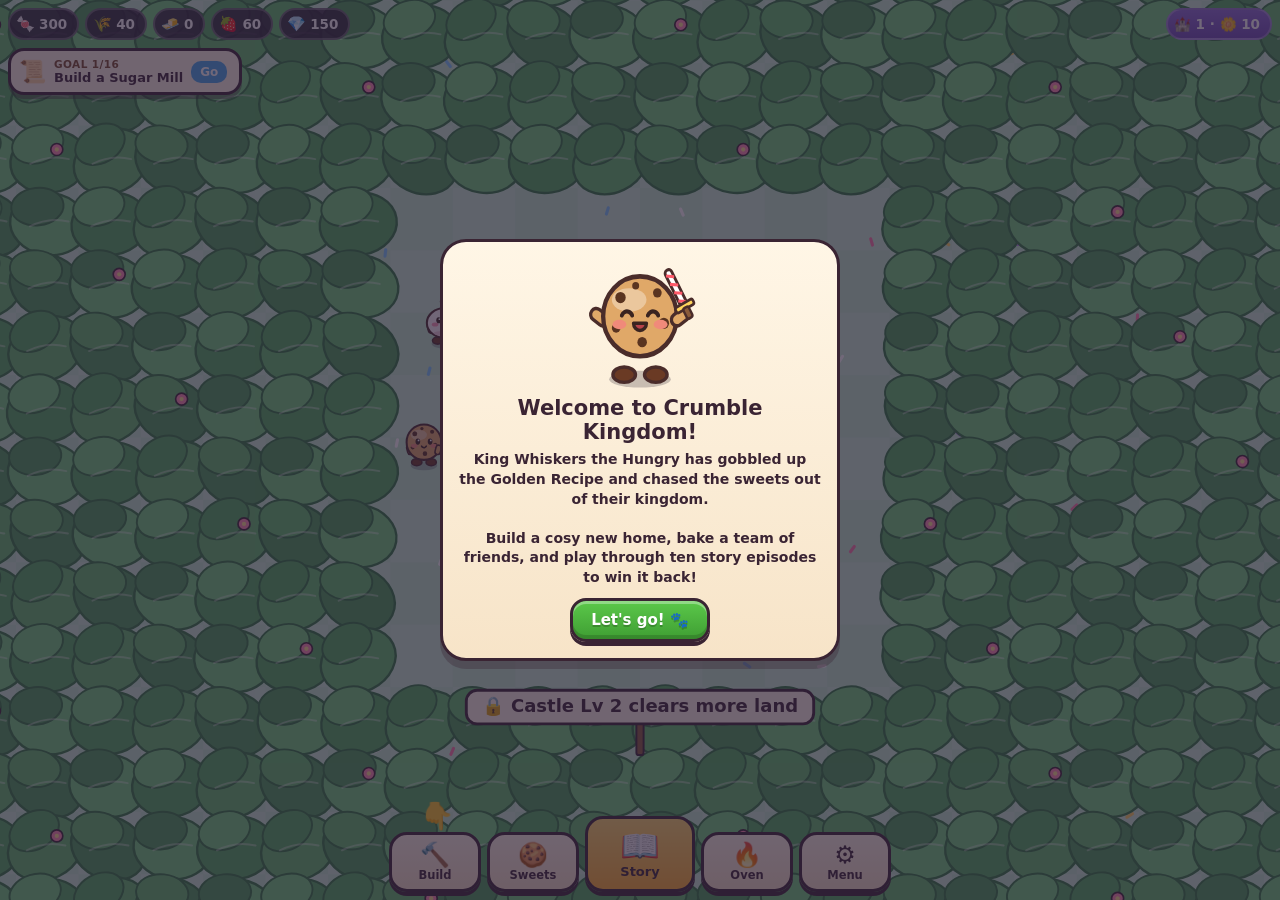
==== client/index.html @ f9ee9179 "Crumble Kingdom: first playable version A cosy dessert kingdom game: build on a cake island, bake a " ====
<!doctype html>
<html lang="en">
<head>
<meta charset="utf-8">
<meta name="viewport" content="width=device-width,initial-scale=1,viewport-fit=cover,user-scalable=no">
<meta name="theme-color" content="#ffc6dd">
<meta name="apple-mobile-web-app-capable" content="yes">
<title>Crumble Kingdom</title>
<link rel="manifest" href="manifest.webmanifest">
<link rel="stylesheet" href="css/game.css">
</head>
<body>
<canvas id="kingdom"></canvas>

<div id="hud">
  <div class="res" id="res"></div>
  <button class="goal" id="goal" hidden></button>
</div>

<div id="placing" hidden>
  <span id="placing-name"></span>
  <button class="btn red" id="place-no">✕ Cancel</button>
  <button class="btn green" id="place-yes">✓ Place</button>
</div>

<nav id="nav">
  <button data-open="build"><i>🔨</i><span>Build</span></button>
  <button data-open="cats"><i>🍪</i><span>Sweets</span></button>
  <button data-open="map" class="big"><i>📖</i><span>Story</span></button>
  <button data-open="well"><i>🔥</i><span>Oven</span></button>
  <button data-open="menu"><i>⚙️</i><span>Menu</span></button>
</nav>

<div id="sheet" class="sheet" hidden></div>
<div id="battle" class="screen"></div>
<div id="modal" class="modal" hidden></div>
<div id="toasts"></div>
<div id="rotate"><div><i>📱</i><b>Turn your phone sideways</b><span>Crumble Kingdom plays in landscape.</span></div></div>
<div id="loading"><div><b>Crumble Kingdom</b><span>Loading…</span></div></div>

<script src="js/artkit.js"></script>
<script src="js/data.js"></script>
<script src="js/sweets.js"></script>
<script src="js/art.js"></script>
<script src="js/core.js"></script>
<script src="js/sound.js"></script>
<script src="js/kingdom.js"></script>
<script src="js/battle.js"></script>
<script src="js/ui.js"></script>
<script src="js/main.js"></script>
</body>
</html>
---- client/css/game.css ----
/* Crumble Kingdom: a soft, rounded, storybook look. Colours live in the variables below. */
:root {
  --ink: #3a2433; --cream: #fff6e6; --cream2: #f7e4c8; --line: #c9a46a; --brown: #7a4a2a;
  --green: #5bc84a; --green2: #3f9e33; --red: #ef5d54; --red2: #c23b33; --blue: #46a6ec; --blue2: #2b7fc4; --gold: #ffcf4a; --gold2: #d99a1c;
  --font: ui-rounded, 'SF Pro Rounded', 'Nunito', 'Trebuchet MS', system-ui, sans-serif;
  --safe-t: env(safe-area-inset-top, 0px); --safe-b: env(safe-area-inset-bottom, 0px);
}
* { box-sizing: border-box; -webkit-tap-highlight-color: transparent; }
html, body { margin: 0; height: 100%; overflow: hidden; background: #ffc6dd; font-family: var(--font); color: var(--ink); user-select: none; -webkit-user-select: none; touch-action: none; }
button { font: inherit; color: inherit; cursor: pointer; border: 0; background: none; padding: 0; touch-action: manipulation; }
canvas { display: block; }
[hidden] { display: none !important; }

#kingdom { position: fixed; inset: 0; width: 100%; height: 100%; }

/* ---- buttons */
.btn { display: inline-flex; align-items: center; justify-content: center; gap: 6px; min-height: 44px; padding: 8px 18px; border-radius: 16px; font-weight: 900; font-size: 15px; color: #fff;
  background: linear-gradient(#b9a8c9, #9785aa); border: 3px solid var(--ink); box-shadow: inset 0 3px 0 #ffffff55, inset 0 -4px 0 #00000026, 0 4px 0 var(--ink); text-shadow: 0 2px 0 #0003; transition: transform .08s; }
.btn:active { transform: translateY(3px); box-shadow: inset 0 3px 0 #ffffff55, inset 0 -4px 0 #00000026, 0 1px 0 var(--ink); }
.btn.green { background: linear-gradient(var(--green), var(--green2)); } .btn.red { background: linear-gradient(var(--red), var(--red2)); }
.btn.blue { background: linear-gradient(var(--blue), var(--blue2)); } .btn.gold { background: linear-gradient(var(--gold), var(--gold2)); }
.btn[disabled] { filter: grayscale(.8) brightness(.9); opacity: .7; }
.btn small { display: block; font-size: 11px; font-weight: 800; opacity: .95; }
.btn.col { flex-direction: column; gap: 0; line-height: 1.15; }
.pill { min-height: 36px; padding: 6px 12px; border-radius: 99px; background: #2a1d36cc; color: #fff; font-weight: 900; font-size: 13px; border: 2px solid #ffffff55; }
.pill.on { background: var(--green2); }
.x { position: absolute; top: 8px; right: 8px; width: 40px; height: 40px; border-radius: 50%; background: var(--red); color: #fff; font-weight: 900; font-size: 18px; border: 3px solid var(--ink); box-shadow: 0 3px 0 var(--ink); z-index: 2; }

/* ---- HUD */
#hud { position: fixed; left: 0; right: 0; top: 0; padding: calc(8px + var(--safe-t)) 8px 0; pointer-events: none; z-index: 5; display: flex; flex-direction: column; gap: 8px; align-items: flex-start; }
.res { display: flex; flex-wrap: wrap; gap: 6px; width: 100%; }
.res span { pointer-events: auto; display: inline-flex; align-items: center; gap: 4px; padding: 5px 10px 5px 6px; border-radius: 99px; background: #2a1d36d9; color: #fff; font-weight: 900; font-size: 13.5px; border: 2px solid #ffffff40; }
.res span i { font-style: normal; font-size: 15px; } .res span.bump { animation: bump .3s; }
.res .lvl { background: linear-gradient(#8a6ad8, #6a4ab8); margin-left: auto; }
@keyframes bump { 40% { transform: scale(1.18); } }
.goal { pointer-events: auto; display: flex; align-items: center; gap: 8px; max-width: min(360px, 100%); padding: 7px 12px 7px 8px; border-radius: 16px; background: var(--cream); border: 3px solid var(--ink); box-shadow: 0 4px 0 #3a243366; text-align: left; font-weight: 800; font-size: 13px; }
.goal b { display: block; font-size: 10.5px; color: var(--brown); letter-spacing: .04em; } .goal i { font-style: normal; font-size: 22px; }
.goal em { font-style: normal; margin-left: auto; padding: 4px 9px; border-radius: 10px; background: var(--blue); color: #fff; font-size: 12px; white-space: nowrap; }
.goal.done { background: #fff3b8; animation: wiggle 1s infinite; } .goal.done em { background: var(--green2); }
@keyframes wiggle { 0%, 100% { transform: rotate(0); } 25% { transform: rotate(-1.2deg); } 75% { transform: rotate(1.2deg); } }

/* ---- bottom navigation */
#nav { position: fixed; left: 0; right: 0; bottom: 0; z-index: 6; display: flex; justify-content: center; align-items: flex-end; gap: 6px; padding: 0 8px calc(8px + var(--safe-b)); pointer-events: none; }
#nav button { pointer-events: auto; flex: 1 1 0; max-width: 92px; min-height: 60px; border-radius: 18px; background: linear-gradient(var(--cream), var(--cream2)); border: 3px solid var(--ink); box-shadow: 0 4px 0 var(--ink); display: flex; flex-direction: column; align-items: center; justify-content: center; font-weight: 900; font-size: 11.5px; transition: transform .08s; }
#nav button i { font-style: normal; font-size: 24px; line-height: 1.1; }
#nav button.big { min-height: 76px; max-width: 110px; background: linear-gradient(#ffd96a, #ffb02e); font-size: 13px; } #nav button.big i { font-size: 32px; }
#nav button:active { transform: translateY(3px); box-shadow: 0 1px 0 var(--ink); }
#nav button .dot { position: absolute; }

#placing { position: fixed; left: 50%; transform: translateX(-50%); bottom: calc(16px + var(--safe-b)); z-index: 7; display: flex; align-items: center; gap: 8px; padding: 10px; border-radius: 22px; background: var(--cream); border: 3px solid var(--ink); box-shadow: 0 5px 0 #3a243366; white-space: nowrap; }
#placing span { font-weight: 900; font-size: 13px; padding: 0 4px; max-width: 34vw; overflow: hidden; text-overflow: ellipsis; }

/* ---- sheets (build, cats, map, well, menu) */
.sheet { position: fixed; inset: 0; z-index: 20; display: flex; align-items: flex-end; justify-content: center; background: #2a1d3688; animation: fade .18s; }
@keyframes fade { from { opacity: 0; } }
.panel { position: relative; width: min(720px, 100%); max-height: calc(100% - 28px - var(--safe-t)); display: flex; flex-direction: column; background: linear-gradient(var(--cream), var(--cream2)); border: 3px solid var(--ink); border-bottom: 0; border-radius: 28px 28px 0 0; box-shadow: 0 -6px 0 #3a243333; animation: rise .26s cubic-bezier(.2, 1.3, .4, 1); padding-bottom: var(--safe-b); }
@keyframes rise { from { transform: translateY(40%); opacity: .4; } }
.panel > h2 { margin: 0; padding: 14px 56px 10px 18px; font-size: 21px; font-weight: 900; color: #fff; -webkit-text-stroke: 5px var(--brown); paint-order: stroke fill; letter-spacing: .02em; }
.panel > .sub { margin: -6px 60px 8px 18px; font-size: 12.5px; font-weight: 700; color: var(--brown); }
.scroll { overflow-y: auto; overflow-x: hidden; padding: 4px 14px 16px; touch-action: pan-y; -webkit-overflow-scrolling: touch; overscroll-behavior: contain; }
.tabs { display: flex; gap: 6px; padding: 0 14px 8px; overflow-x: auto; touch-action: pan-x; scrollbar-width: none; }
.tabs button { flex: 0 0 auto; padding: 7px 14px; border-radius: 99px; font-weight: 900; font-size: 13px; background: #fff; border: 2.5px solid var(--line); }
.tabs button.on { background: var(--blue); color: #fff; border-color: var(--ink); }

.grid { display: grid; grid-template-columns: repeat(auto-fill, minmax(104px, 1fr)); gap: 10px; }
.tile { position: relative; display: flex; flex-direction: column; align-items: center; gap: 2px; padding: 8px 6px; border-radius: 18px; background: #fffaf0; border: 2.5px solid var(--line); box-shadow: 0 3px 0 #c9a46a88; font-weight: 800; font-size: 12px; text-align: center; transition: transform .08s; }
.tile:active { transform: scale(.96); } .tile canvas { pointer-events: none; }
.tile b { font-size: 12.5px; line-height: 1.15; } .tile small { font-size: 11px; color: var(--brown); font-weight: 800; }
.tile .cost { padding: 3px 8px; border-radius: 99px; background: var(--green); color: #fff; font-size: 11px; margin-top: 2px; } .tile .cost.no { background: #b9a8a0; }
.tile.locked { filter: grayscale(1); opacity: .62; } .tile .tag { position: absolute; top: 4px; left: 6px; font-size: 10.5px; padding: 1px 6px; border-radius: 99px; background: var(--ink); color: #fff; }

/* cats */
.team { display: flex; gap: 6px; padding: 0 14px 6px; }
.slot { flex: 1 1 0; aspect-ratio: 1 / 1.12; max-width: 96px; border-radius: 16px; background: #ffffffa8; border: 2.5px dashed var(--line); display: flex; flex-direction: column; align-items: center; justify-content: center; font-size: 22px; color: var(--line); position: relative; overflow: hidden; }
.slot.has { border-style: solid; border-color: var(--ink); background: var(--rc, #fff); } .slot canvas { width: 86% !important; height: auto !important; }
.slot small { position: absolute; bottom: 2px; left: 0; right: 0; text-align: center; font-size: 10px; font-weight: 900; color: #fff; text-shadow: 0 1px 0 #000a; }
.power { margin: 0 14px 8px; padding: 6px 12px; border-radius: 12px; background: var(--ink); color: #ffe38a; font-weight: 900; font-size: 13px; display: flex; justify-content: space-between; }
.cat { background: linear-gradient(#fff, var(--rc, #eee)); border-color: var(--ink); } .cat .lv { position: absolute; top: 4px; right: 6px; font-size: 11px; font-weight: 900; padding: 1px 6px; border-radius: 99px; background: #fff; border: 2px solid var(--ink); }
.cat .role { position: absolute; top: 4px; left: 5px; font-size: 14px; } .cat.inteam { box-shadow: 0 0 0 3px var(--green), 0 3px 0 #c9a46a88; }
.cat.missing canvas { filter: brightness(0) opacity(.35); } .cat.missing { background: #e9e2d6; border-color: var(--line); }
.stars { color: #c9b8a0; letter-spacing: 1px; font-size: 12px; } .stars .on { color: #f2a81c; }

/* map */
.world { margin-bottom: 12px; border-radius: 22px; border: 3px solid var(--ink); overflow: hidden; background: var(--bg); box-shadow: 0 4px 0 #3a243344; }
.world header { display: flex; align-items: center; gap: 8px; padding: 9px 12px; font-weight: 900; color: #fff; background: #2a1d3699; font-size: 15px; } .world header small { margin-left: auto; font-size: 12px; }
.world.locked { filter: grayscale(.85); opacity: .7; }
.stages { display: grid; grid-template-columns: repeat(6, 1fr); gap: 6px; padding: 12px 8px; }
.stage { min-width: 0; height: 66px; border-radius: 16px; background: var(--cream); border: 3px solid var(--ink); box-shadow: 0 4px 0 var(--ink); font-weight: 900; font-size: 15px; display: flex; flex-direction: column; align-items: center; justify-content: center; gap: 1px; }
.stage.boss { background: #ffd0d0; } .stage .stars { font-size: 10px; letter-spacing: 0; } .stage.locked { background: #cfc6bd; color: #8a7f76; box-shadow: 0 4px 0 #8a7f76; border-color: #8a7f76; } .stage.next { animation: pulse 1.1s infinite; background: #fff3b8; }
@keyframes pulse { 50% { transform: translateY(-4px); } }

/* cards inside the modal */
.modal { position: fixed; inset: 0; z-index: 40; display: flex; align-items: center; justify-content: center; padding: 16px; background: #2a1d36aa; animation: fade .18s; }
.card { position: relative; width: min(400px, 100%); max-height: 100%; overflow-y: auto; touch-action: pan-y; padding: 18px 16px 16px; border-radius: 26px; background: linear-gradient(var(--cream), var(--cream2)); border: 3px solid var(--ink); box-shadow: 0 8px 0 #3a243355; text-align: center; animation: pop .28s cubic-bezier(.2, 1.4, .4, 1); }
@keyframes pop { from { transform: scale(.8); opacity: 0; } }
.card h2 { margin: 0 0 6px; font-size: 21px; font-weight: 900; } .card p { margin: 6px 0 10px; font-size: 14px; font-weight: 700; line-height: 1.4; }
.card .row { display: flex; gap: 8px; justify-content: center; flex-wrap: wrap; margin-top: 10px; } .card .row .btn { flex: 1 1 120px; }
.card.small { width: min(300px, 100%); display: flex; flex-direction: column; gap: 10px; }
.chips { display: flex; flex-wrap: wrap; gap: 6px; justify-content: center; margin: 8px 0 12px; }
.chip { padding: 5px 11px; border-radius: 99px; background: #fff; border: 2.5px solid var(--line); font-weight: 900; font-size: 13.5px; }
.statline { display: flex; justify-content: center; gap: 8px; flex-wrap: wrap; margin: 6px 0; } .statline span { padding: 4px 10px; border-radius: 10px; background: #fff; border: 2px solid var(--line); font-weight: 900; font-size: 13px; }
.skillbox { text-align: left; margin: 8px 0; padding: 9px 11px; border-radius: 14px; background: #fff; border: 2.5px solid var(--line); font-size: 13px; font-weight: 700; } .skillbox b { display: block; font-size: 14px; }
.hero { display: flex; justify-content: center; margin: -4px 0 0; } .rar { display: inline-block; padding: 2px 10px; border-radius: 99px; color: #fff; font-weight: 900; font-size: 11.5px; background: var(--rc); }
.odds { text-align: left; font-size: 12.5px; font-weight: 800; background: #fff; border: 2.5px solid var(--line); border-radius: 14px; padding: 8px 12px; margin: 10px 0; } .odds div { display: flex; justify-content: space-between; padding: 2px 0; }
.pulls { display: grid; grid-template-columns: repeat(5, 1fr); gap: 6px; margin: 10px 0; }
.pull { position: relative; border-radius: 14px; background: linear-gradient(#fff, var(--rc)); border: 2.5px solid var(--ink); padding: 4px 2px 3px; font-size: 10px; font-weight: 900; animation: flip .45s both; }
.pull canvas { width: 100% !important; height: auto !important; } .pull em { position: absolute; top: -6px; right: -4px; font-style: normal; background: var(--red); color: #fff; border-radius: 99px; padding: 1px 6px; font-size: 9.5px; border: 2px solid var(--ink); }
@keyframes flip { from { transform: rotateY(90deg) scale(.7); opacity: 0; } }
.ribbon { display: inline-block; margin: -4px 0 4px; padding: 6px 26px; border-radius: 12px; background: linear-gradient(var(--gold), var(--gold2)); border: 3px solid var(--ink); color: #fff; font-weight: 900; font-size: 24px; -webkit-text-stroke: 4px var(--brown); paint-order: stroke fill; transform: rotate(-2deg); }
.ribbon.grey { background: linear-gradient(#b9b2c6, #8a8398); -webkit-text-stroke-color: #4a4458; }
.result .stars { font-size: 44px; letter-spacing: 6px; margin: 4px 0; } .result .stars span { display: inline-block; } .result .stars .on { animation: starin .5s both cubic-bezier(.2, 1.6, .4, 1); }
@keyframes starin { from { transform: scale(0) rotate(-180deg); } }

/* ---- battle */
.screen { position: fixed; inset: 0; z-index: 30; display: none; flex-direction: column; background: #1a1028; }
.screen.open { display: flex; }
.b-top { display: flex; align-items: center; gap: 10px; padding: calc(8px + var(--safe-t)) 10px 8px; color: #fff; }
.b-title { flex: 1; text-align: center; line-height: 1.15; } .b-title b { display: block; font-size: 15px; } .b-title span { font-size: 12px; font-weight: 900; color: #ffe38a; }
.b-time { font-weight: 900; font-size: 14px; min-width: 60px; text-align: right; }
.b-canvas { width: 100%; flex: 1 1 auto; min-height: 0; height: 0; border-top: 3px solid var(--ink); border-bottom: 3px solid var(--ink); }
.b-bottom { flex: 0 0 auto; display: flex; flex-direction: column; gap: 10px; padding: 12px 8px calc(12px + var(--safe-b)); background: linear-gradient(#3a2a4e, #2a1d36); flex: 0 0 auto; }
.b-hint { margin: 0; text-align: center; color: #cbbfe0; font-weight: 800; font-size: 12.5px; }
.b-skills { display: flex; justify-content: center; gap: 8px; }
.skill { position: relative; flex: 1 1 0; max-width: 78px; aspect-ratio: 1; border-radius: 18px; background: linear-gradient(#fff, var(--col)); border: 3px solid var(--ink); box-shadow: 0 4px 0 #0008; overflow: hidden; display: flex; align-items: center; justify-content: center; transition: transform .08s; }
.skill canvas { width: 82% !important; height: auto !important; margin-top: -6px; }
.skill .cd { position: absolute; inset: 0; background: conic-gradient(#1a1028c4 var(--cd, 0deg), transparent 0); pointer-events: none; }
.skill .ic { position: absolute; top: 2px; right: 3px; font-size: 15px; filter: drop-shadow(0 1px 0 #fff); }
.skill .hp { position: absolute; left: 5px; right: 5px; bottom: 4px; height: 6px; border-radius: 4px; background: #2a1d36; overflow: hidden; } .skill .hp b { display: block; height: 100%; background: #6ee06a; }
.skill.ready { animation: ready 1s infinite; border-color: #fff; } .skill.out { filter: grayscale(1) brightness(.6); } .skill.nope { transform: translateX(3px); }
@keyframes ready { 50% { box-shadow: 0 4px 0 #0008, 0 0 0 4px #ffe38a; transform: translateY(-3px); } }
.b-toggles { display: flex; justify-content: center; gap: 8px; }
.b-result { position: absolute; inset: 0; display: flex; align-items: center; justify-content: center; padding: 16px; background: #1a1028aa; z-index: 3; }
@media (orientation: landscape) and (max-height: 560px) {
  .b-top { position: absolute; left: 0; right: 0; top: 0; z-index: 2; padding-top: 6px; text-shadow: 0 2px 0 #000a; }
  .b-canvas { position: absolute; inset: 0; width: 100%; height: 100%; border: 0; } .b-hint { display: none; }
  .b-bottom { position: absolute; left: 0; right: 0; bottom: 0; background: none; flex: none; flex-direction: row; align-items: flex-end; justify-content: center; padding-bottom: calc(6px + var(--safe-b)); }
  .skill { max-width: 60px; flex: 0 0 60px; } .b-toggles { flex-direction: column; gap: 4px; }
  #nav button { min-height: 50px; } #nav button.big { min-height: 60px; }
}

/* ---- toasts and loading */
#toasts { position: fixed; left: 0; right: 0; top: calc(92px + var(--safe-t)); z-index: 60; display: flex; flex-direction: column; align-items: center; gap: 6px; pointer-events: none; }
.toast { padding: 9px 16px; border-radius: 99px; background: var(--ink); color: #fff; font-weight: 900; font-size: 13.5px; border: 2px solid #ffffff55; animation: toast 2.4s both; max-width: 92vw; text-align: center; }
@keyframes toast { 0% { transform: translateY(-12px); opacity: 0; } 8%, 85% { transform: none; opacity: 1; } 100% { opacity: 0; } }
#loading { position: fixed; inset: 0; z-index: 99; display: flex; align-items: center; justify-content: center; background: linear-gradient(#ffd9e6, #ffb3cf); transition: opacity .4s; }
#loading div { text-align: center; } #loading b { display: block; font-size: 34px; font-weight: 900; color: #fff; -webkit-text-stroke: 7px var(--brown); paint-order: stroke fill; } #loading span { font-weight: 900; color: var(--brown); }
#loading.gone { opacity: 0; pointer-events: none; }
@media (prefers-reduced-motion: reduce) { * { animation-duration: .01s !important; } }

/* ================= story mode ================= */
.eps { display: flex; gap: 12px; padding: 6px 16px 18px; overflow-x: auto; touch-action: pan-x; scrollbar-width: none; scroll-snap-type: x proximity; }
.ep { position: relative; flex: 0 0 172px; display: flex; flex-direction: column; align-items: center; gap: 4px; padding: 12px 10px 12px; border-radius: 22px; border: 3px solid var(--ink); background: linear-gradient(var(--a), var(--b)); box-shadow: 0 5px 0 var(--ink); scroll-snap-align: center; font-weight: 900; color: var(--ink); transition: transform .08s; }
.ep:active { transform: translateY(3px); box-shadow: 0 2px 0 var(--ink); }
.ep-n { font-size: 11px; letter-spacing: .08em; padding: 2px 10px; border-radius: 99px; background: var(--ink); color: #fff; }
.ep i { font-style: normal; font-size: 46px; line-height: 1.15; filter: drop-shadow(0 3px 0 #0002); }
.ep b { font-size: 15px; line-height: 1.15; text-align: center; min-height: 34px; display: flex; align-items: center; color: #fff; -webkit-text-stroke: 4px var(--ink); paint-order: stroke fill; }
.ep small { font-size: 11px; background: #fff9; border-radius: 99px; padding: 2px 8px; }
.ep-bar { width: 100%; height: 10px; border-radius: 99px; background: #fff; border: 2px solid var(--ink); overflow: hidden; } .ep-bar u { display: block; height: 100%; background: var(--green); }
.ep.locked { filter: grayscale(.9); opacity: .65; } .ep.done .ep-n { background: var(--green2); } .ep.now { animation: pulse 1.2s infinite; }
.link { font-weight: 900; color: var(--blue2); text-decoration: underline; font-size: 13px; }
.trail { margin: 0 14px 16px; border-radius: 22px; border: 3px solid var(--ink); overflow-x: auto; overflow-y: hidden; touch-action: pan-x; scrollbar-width: none; background: linear-gradient(var(--a), var(--b) 55%, var(--c) 56%); }
.trail-in { position: relative; height: 190px; } .trail-in svg { position: absolute; inset: 0; }
.node { position: absolute; width: 58px; height: 58px; margin: -29px 0 0 -29px; border-radius: 50%; background: radial-gradient(circle at 35% 30%, #f6d6a0, #dba560); border: 3px solid var(--ink); box-shadow: 0 4px 0 var(--ink); display: flex; flex-direction: column; align-items: center; justify-content: center; font-weight: 900; font-size: 16px; line-height: 1; }
.node .stars { font-size: 10px; letter-spacing: 0; margin-top: 1px; } .node .stars span { color: #a8804a; } .node .stars .on { color: #fff; text-shadow: 0 0 2px #b8621e, 0 1px 0 #b8621e; }
.node.elite { background: radial-gradient(circle at 35% 30%, #d8c8ff, #9a7cd0); } .node.boss { width: 72px; height: 72px; margin: -36px 0 0 -36px; background: radial-gradient(circle at 35% 30%, #ffd0d0, #ef5d54); font-size: 24px; }
.node.locked { background: #cfc6bd; color: #8a7f76; border-color: #8a7f76; box-shadow: 0 4px 0 #8a7f76; } .node.next { animation: pulse 1s infinite; box-shadow: 0 4px 0 var(--ink), 0 0 0 5px #fff, 0 0 0 8px var(--gold); }

.scene { position: relative; width: min(760px, 100%); height: min(330px, 100%); border-radius: 26px; border: 3px solid var(--ink); background: linear-gradient(var(--a), var(--b)); box-shadow: 0 8px 0 #3a243355; overflow: hidden; cursor: pointer; animation: pop .28s cubic-bezier(.2, 1.4, .4, 1); }
.scene.foe { filter: saturate(.9); } .scene .skip { position: absolute; top: 10px; right: 10px; z-index: 2; }
.scene .who { position: absolute; bottom: 86px; animation: hop .3s; } .scene .who.left { left: 6%; } .scene .who.right { right: 6%; }
@keyframes hop { from { transform: translateY(20px); opacity: 0; } }
.bubble { position: absolute; left: 14px; right: 14px; bottom: 14px; padding: 12px 16px 10px; border-radius: 20px; background: var(--cream); border: 3px solid var(--ink); text-align: left; min-height: 84px; }
.bubble b { display: inline-block; margin: -26px 0 4px; padding: 2px 12px; border-radius: 99px; background: var(--ink); color: #fff; font-size: 13px; transform: translateY(-12px); }
.bubble p { margin: -8px 0 0; font-size: 15.5px; font-weight: 800; line-height: 1.35; } .bubble em { position: absolute; right: 14px; bottom: 6px; font-style: normal; font-size: 11px; font-weight: 800; color: var(--brown); opacity: .7; }

/* ================= the Magic Oven is a little bakery shop ================= */
.shop-panel { background: #ffe9c8; overflow: hidden; } .shop-panel .x { top: 6px; right: 8px; }
.shop { display: flex; flex-direction: column; min-height: 0; flex: 1; }
.awning { position: relative; padding: 12px 60px 20px; text-align: center; background: repeating-linear-gradient(90deg, #ff7aa8 0 34px, #fff6e6 34px 68px); border-bottom: 3px solid var(--ink); border-radius: 24px 24px 0 0; }
.awning::after { content: ''; position: absolute; left: 0; right: 0; bottom: -13px; height: 14px; background: radial-gradient(circle at 17px 0, #ff7aa8 16px, transparent 17px) 0 0 / 68px 14px, radial-gradient(circle at 51px 0, #fff6e6 16px, transparent 17px) 0 0 / 68px 14px; filter: drop-shadow(0 3px 0 var(--ink)); z-index: 1; }
.awning span { display: inline-block; padding: 4px 18px; border-radius: 12px; background: var(--brown); color: #ffe38a; font-weight: 900; font-size: 17px; letter-spacing: .06em; border: 3px solid var(--ink); }
.shop-in { overflow-y: auto; touch-action: pan-y; padding: 22px 14px 14px; background: repeating-linear-gradient(0deg, #ffe9c8 0 26px, #ffe0b4 26px 28px); }
.shelf { display: flex; justify-content: center; gap: 8px; padding: 6px 8px 0; border-bottom: 8px solid #b8783c; box-shadow: 0 3px 0 var(--ink); border-radius: 4px; margin-bottom: 14px; }
.jar { flex: 0 1 64px; display: flex; flex-direction: column; align-items: center; padding: 3px 2px 2px; border-radius: 14px 14px 4px 4px; background: linear-gradient(#ffffffcc, var(--rc)); border: 2.5px solid var(--ink); border-bottom: 0; } .jar canvas { width: 100% !important; height: auto !important; } .jar small { font-size: 9px; font-weight: 900; }
.counter { display: flex; gap: 14px; align-items: flex-start; justify-content: center; flex-wrap: wrap; }
.oven { flex: 0 0 auto; padding: 6px 10px 0; border-radius: 22px; background: radial-gradient(circle at 50% 70%, #fff2a8, #ffd9a0 60%, transparent 62%); animation: glow 1.6s infinite alternate; }
@keyframes glow { to { filter: drop-shadow(0 0 14px #ffb02e); } }
.till { flex: 1 1 260px; max-width: 420px; text-align: center; }
.sign { margin: 0 0 8px; font-weight: 900; font-size: 15px; } .note { margin: 8px 0; font-size: 12px; font-weight: 800; color: var(--brown); }
.tags { display: flex; gap: 12px; justify-content: center; }
.tag { position: relative; flex: 1 1 0; max-width: 170px; padding: 10px 10px 9px 22px; border-radius: 6px 16px 16px 6px; color: #fff; border: 3px solid var(--ink); box-shadow: 0 5px 0 var(--ink); display: flex; flex-direction: column; font-weight: 900; transition: transform .08s; clip-path: polygon(14px 0, 100% 0, 100% 100%, 14px 100%, 0 50%); }
.tag::before { content: ''; position: absolute; left: 12px; top: 50%; width: 9px; height: 9px; margin-top: -4.5px; border-radius: 50%; background: #fff6e6; border: 2px solid var(--ink); }
.tag b { font-size: 17px; } .tag span { font-size: 13px; } .tag.blue { background: linear-gradient(var(--blue), var(--blue2)); } .tag.gold { background: linear-gradient(var(--gold), var(--gold2)); } .tag:active { transform: translateY(3px); }
.shop .odds { margin: 8px auto; max-width: 300px; }

/* ================= pointing the way ================= */
#nav button { position: relative; }
#nav button.hint { animation: hintglow 1s infinite; }
#nav button.hint::after { content: '👇'; position: absolute; top: -34px; left: 50%; margin-left: -14px; font-size: 26px; animation: point .7s infinite alternate; pointer-events: none; }
@keyframes hintglow { 50% { box-shadow: 0 4px 0 var(--ink), 0 0 0 5px #ffe38a; } } @keyframes point { to { transform: translateY(8px); } }
.card.wide { width: min(520px, 100%); }

/* ================= phones play in landscape ================= */
#rotate { position: fixed; inset: 0; z-index: 200; display: none; align-items: center; justify-content: center; text-align: center; background: linear-gradient(#ffd9e6, #ffb3cf); padding: 24px; }
#rotate i { display: block; font-style: normal; font-size: 70px; animation: turn 1.6s infinite; } #rotate b { display: block; font-size: 24px; font-weight: 900; margin: 10px 0 4px; } #rotate span { font-weight: 800; color: var(--brown); }
@keyframes turn { 0%, 20% { transform: rotate(0); } 60%, 100% { transform: rotate(-90deg); } }
@media (orientation: portrait) and (max-width: 720px) and (pointer: coarse) { #rotate { display: flex; } }

@media (orientation: landscape) and (max-height: 560px) {
  #hud { flex-direction: row; align-items: flex-start; justify-content: space-between; padding: calc(6px + var(--safe-t)) calc(8px + env(safe-area-inset-right, 0px)) 0 calc(8px + env(safe-area-inset-left, 0px)); }
  .res { width: auto; flex: 1 1 auto; } .res .lvl { margin-left: 0; } .res span { font-size: 12.5px; padding: 4px 9px 4px 6px; }
  .goal { flex: 0 1 300px; }
  #nav { justify-content: flex-end; padding: 0 calc(10px + env(safe-area-inset-right, 0px)) calc(6px + var(--safe-b)); gap: 6px; }
  #nav button { flex: 0 0 66px; min-height: 52px; font-size: 10.5px; border-radius: 16px; } #nav button i { font-size: 21px; }
  #nav button.big { flex: 0 0 78px; min-height: 62px; } #nav button.big i { font-size: 26px; }
  .sheet { align-items: center; padding: 6px calc(8px + env(safe-area-inset-right, 0px)) 6px calc(8px + env(safe-area-inset-left, 0px)); }
  .panel { width: min(860px, 100%); max-height: 100%; border-bottom: 3px solid var(--ink); border-radius: 24px; padding-bottom: 0; }
  .panel > h2 { padding: 9px 56px 6px 16px; font-size: 19px; } .panel > .sub { font-size: 12px; margin-bottom: 6px; }
  .x { width: 36px; height: 36px; top: 6px; right: 6px; }
  .grid { grid-template-columns: repeat(auto-fill, minmax(98px, 1fr)); gap: 8px; }
  .team { justify-content: center; } .slot { max-width: 70px; }
  .eps { padding-bottom: 14px; } .ep { flex-basis: 158px; padding: 9px 8px; } .ep i { font-size: 38px; }
  .trail-in, .trail-in svg { height: 176px; } .trail { margin-bottom: 12px; }
  .modal { padding: 8px; } .card { padding: 14px 14px 12px; border-radius: 22px; } .card h2 { font-size: 19px; } .card p { font-size: 13px; margin: 4px 0 8px; }
  .card .hero canvas { max-height: 110px; width: auto !important; }
  .awning { padding: 8px 60px 14px; } .awning span { font-size: 15px; } .shop-in { padding-top: 18px; } .counter { flex-wrap: nowrap; } .oven canvas { width: 120px !important; height: 120px !important; }
  #toasts { top: calc(46px + var(--safe-t)); }
  #placing { bottom: calc(8px + var(--safe-b)); left: auto; right: calc(10px + env(safe-area-inset-right, 0px)); transform: none; }
  .result .stars { font-size: 34px; } .ribbon { font-size: 20px; }
}
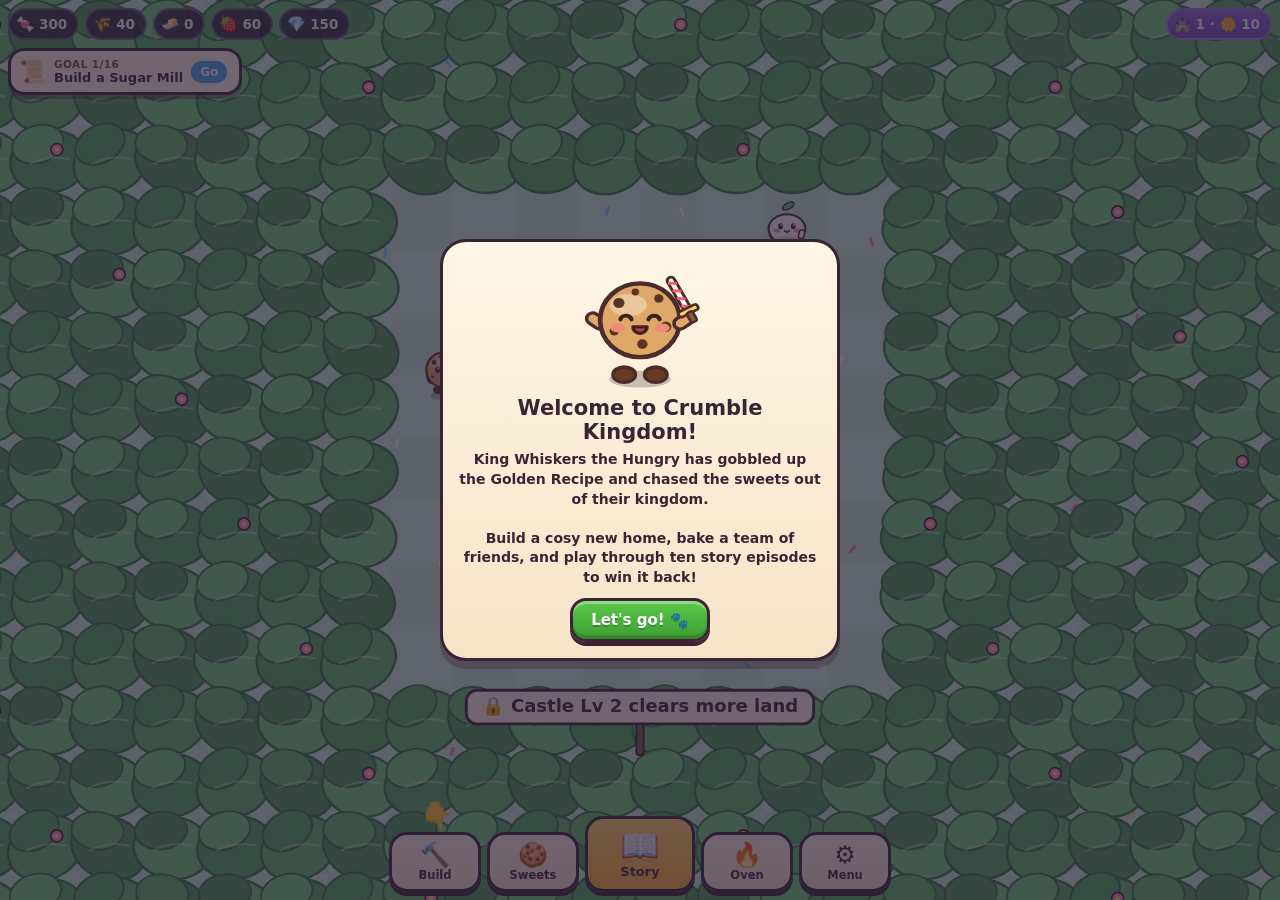
==== commit 556657f8: "Add full screen option and home-screen hint for phones - Menu gets a Full screen button where the br" ====
--- a/client/index.html
+++ b/client/index.html
@@ -5,6 +5,8 @@
 <meta name="viewport" content="width=device-width,initial-scale=1,viewport-fit=cover,user-scalable=no">
 <meta name="theme-color" content="#ffc6dd">
 <meta name="apple-mobile-web-app-capable" content="yes">
+<meta name="apple-mobile-web-app-status-bar-style" content="black-translucent">
+<meta name="apple-mobile-web-app-title" content="Crumble">
 <title>Crumble Kingdom</title>
 <link rel="manifest" href="manifest.webmanifest">
 <link rel="stylesheet" href="css/game.css">
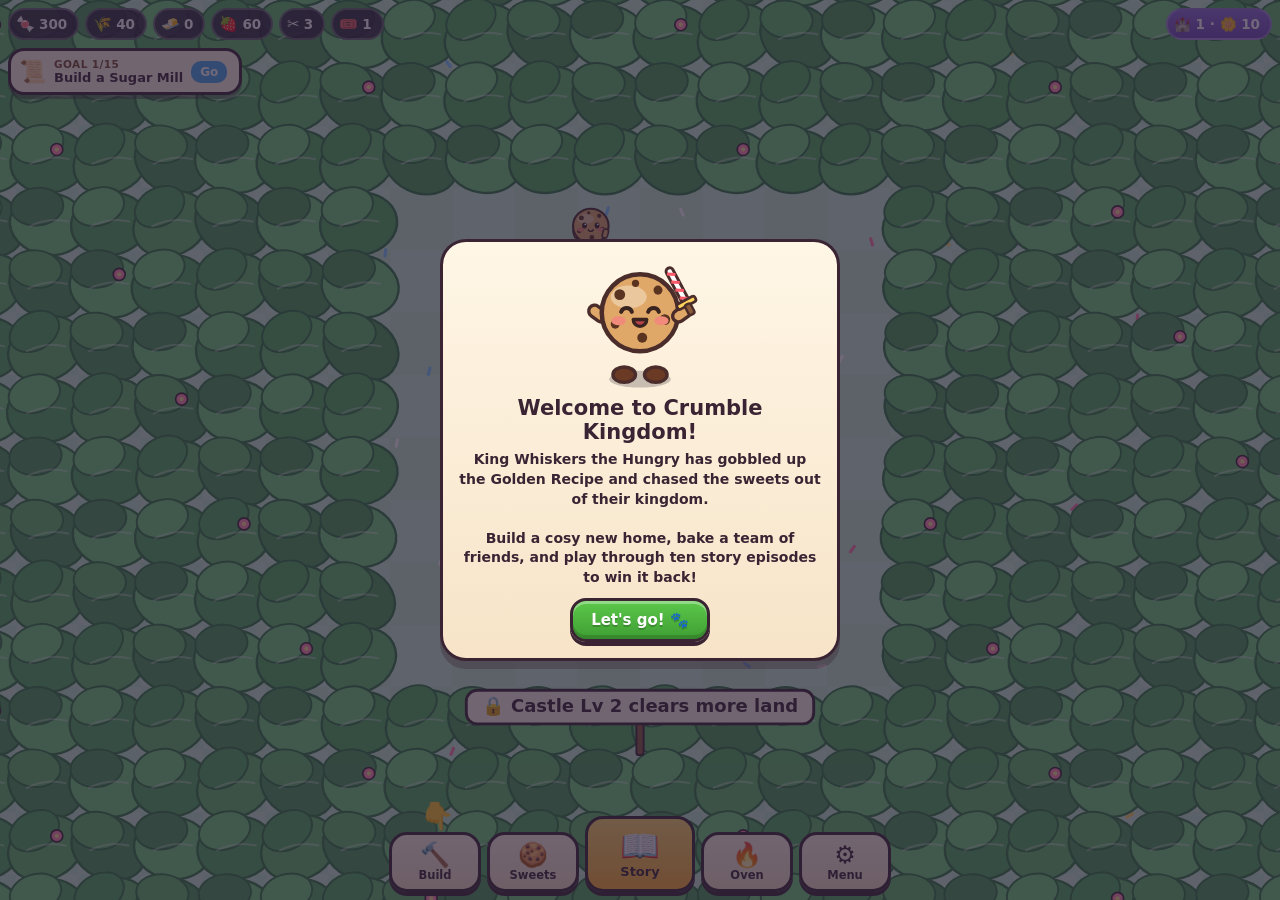
==== commit 75b40227: "Magic Oven: always open, Cookie Cutters and Event Tickets, bake animation - The Oven is a screen on " ====
--- a/client/index.html
+++ b/client/index.html
@@ -48,6 +48,7 @@
 <script src="js/sound.js"></script>
 <script src="js/kingdom.js"></script>
 <script src="js/battle.js"></script>
+<script src="js/bake.js"></script>
 <script src="js/ui.js"></script>
 <script src="js/main.js"></script>
 </body>
--- a/client/css/game.css
+++ b/client/css/game.css
@@ -228,3 +228,23 @@
   #placing { bottom: calc(8px + var(--safe-b)); left: auto; right: calc(10px + env(safe-area-inset-right, 0px)); transform: none; }
   .result .stars { font-size: 34px; } .ribbon { font-size: 20px; }
 }
+
+/* ---- Magic Oven: bake tabs and the bake animation */
+.otabs { display: flex; gap: 8px; justify-content: center; margin: 0 0 12px; }
+.otabs button { flex: 1 1 0; max-width: 250px; padding: 7px 10px; border-radius: 14px; background: #fff6e6; border: 3px solid var(--ink); box-shadow: 0 4px 0 var(--ink); font-weight: 900; font-size: 13.5px; display: flex; flex-direction: column; align-items: center; opacity: .78; }
+.otabs button small { font-size: 12px; color: var(--brown); font-weight: 900; }
+.otabs button.on { opacity: 1; background: linear-gradient(#ffd96a, #ffb02e); transform: translateY(2px); box-shadow: 0 2px 0 var(--ink); }
+.otabs button.ev.on { background: linear-gradient(var(--ev2), var(--ev1)); color: #fff; } .otabs button.ev.on small { color: #fff; }
+.shop.event .awning { background: repeating-linear-gradient(90deg, var(--ev1) 0 34px, #fff6e6 34px 68px); }
+.shop.event .awning::after { background: radial-gradient(circle at 17px 0, var(--ev1) 16px, transparent 17px) 0 0 / 68px 14px, radial-gradient(circle at 51px 0, #fff6e6 16px, transparent 17px) 0 0 / 68px 14px; }
+.tag.poor { filter: grayscale(.75); opacity: .7; }
+.oven canvas { display: block; }
+.bake { position: relative; width: min(100%, 760px, calc((100vh - 16px) * 640 / 360)); border-radius: 24px; overflow: hidden; border: 4px solid var(--ink); box-shadow: 0 8px 0 #0006; background: #ffe2b8; cursor: pointer; user-select: none; -webkit-user-select: none; touch-action: manipulation; animation: pop .2s; }
+.bake canvas { display: block; width: 100%; height: auto; }
+.bake-skip { position: absolute; top: 10px; right: 10px; padding: 7px 14px; border-radius: 99px; background: #fff6e6; border: 3px solid var(--ink); box-shadow: 0 3px 0 var(--ink); font-weight: 900; font-size: 13px; }
+.bake-count { position: absolute; top: 12px; left: 14px; padding: 3px 12px; border-radius: 99px; background: #3a2433cc; color: #fff; font-weight: 900; font-size: 13px; } .bake-count:empty { display: none; }
+.bake-info { position: absolute; left: 50%; top: 8%; transform: translateX(-50%); min-width: 190px; max-width: 80%; padding: 8px 22px 9px; border-radius: 18px; background: linear-gradient(var(--cream), var(--cream2)); border: 3px solid var(--ink); box-shadow: 0 5px 0 var(--ink), 0 0 0 5px var(--rc); text-align: center; display: flex; flex-direction: column; align-items: center; gap: 1px; animation: bakeinfo .35s cubic-bezier(.3, 1.6, .5, 1) both; pointer-events: none; }
+.bake-info[hidden], .bake-tap[hidden] { display: none; }
+.bake-info b { font-size: 24px; font-weight: 900; line-height: 1.1; } .bake-info em { font-style: normal; font-size: 13px; font-weight: 800; color: var(--brown); }
+.bake-tap { position: absolute; left: 0; right: 0; bottom: 8px; text-align: center; font-weight: 900; font-size: 13px; color: #fff; text-shadow: 0 2px 0 var(--ink), 0 0 6px var(--ink); animation: pulse 1s infinite; pointer-events: none; }
+@keyframes bakeinfo { from { transform: translateX(-50%) scale(.4); opacity: 0; } }
